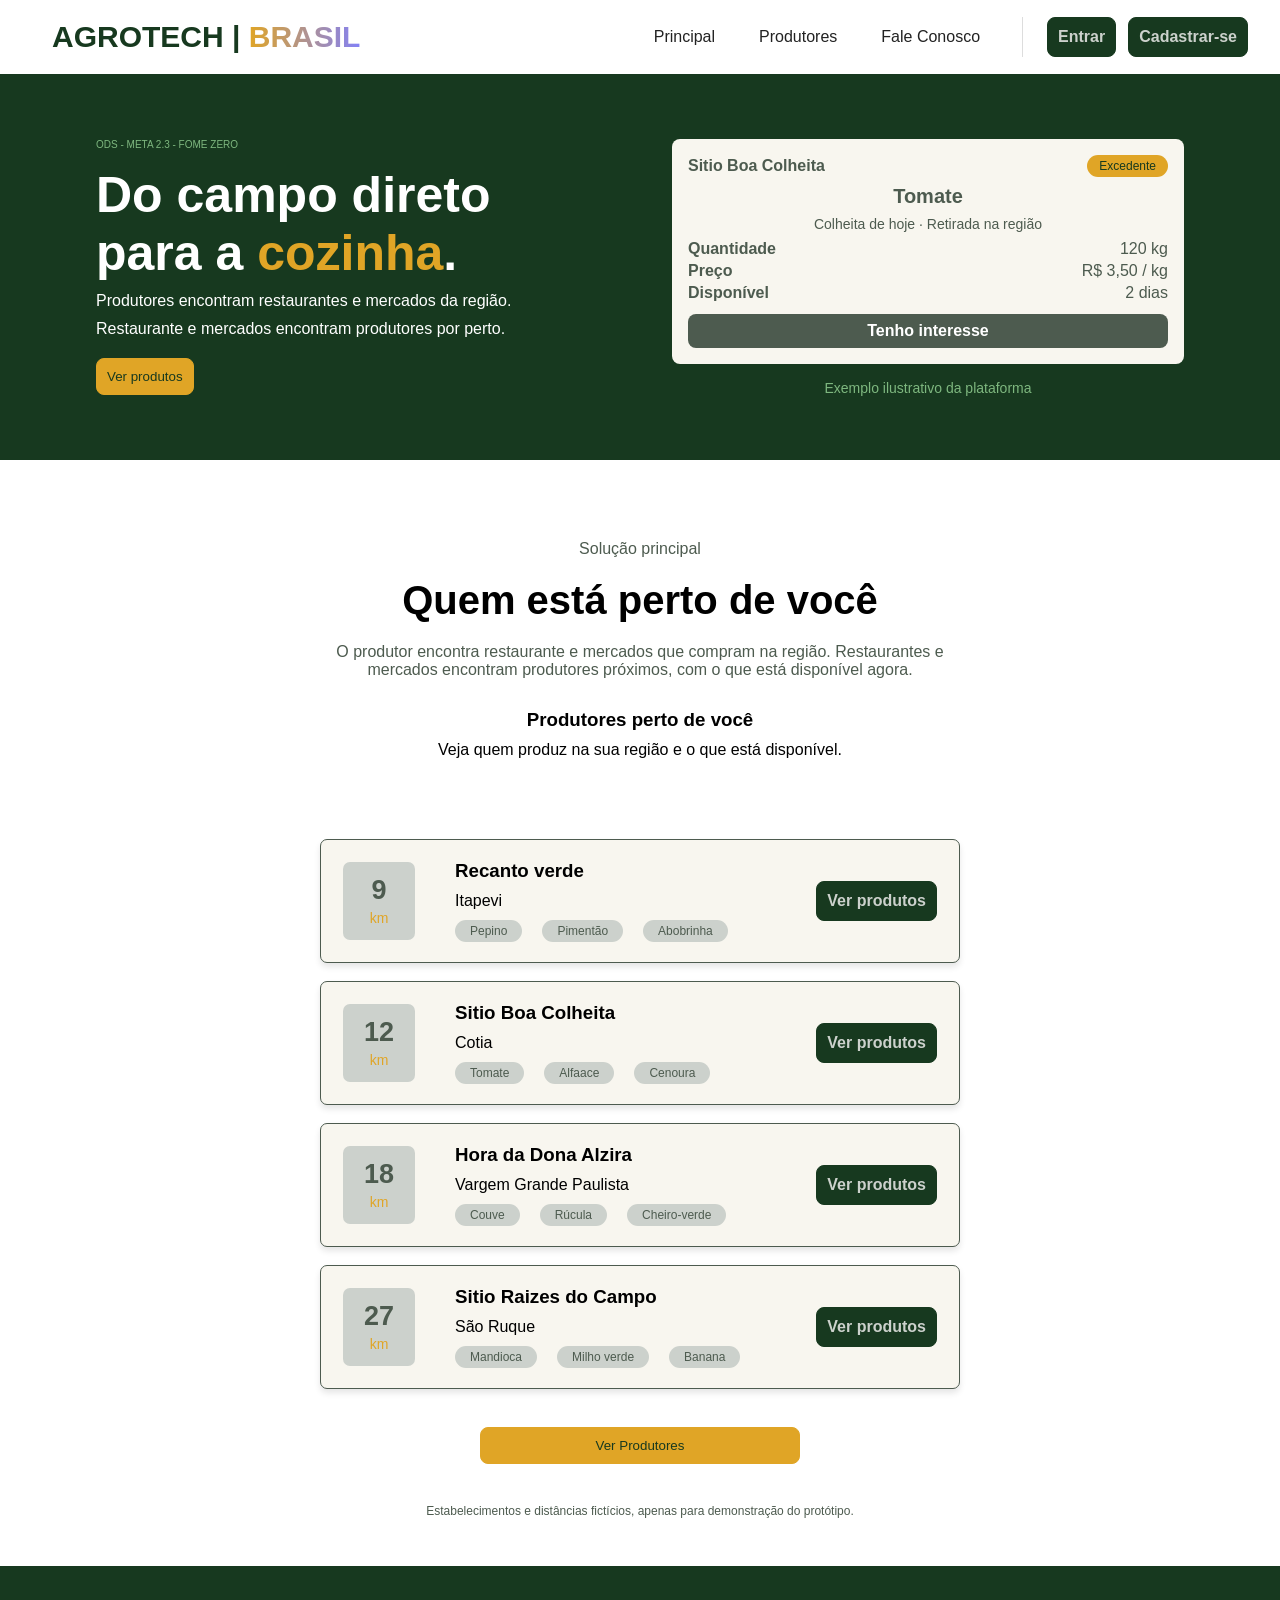
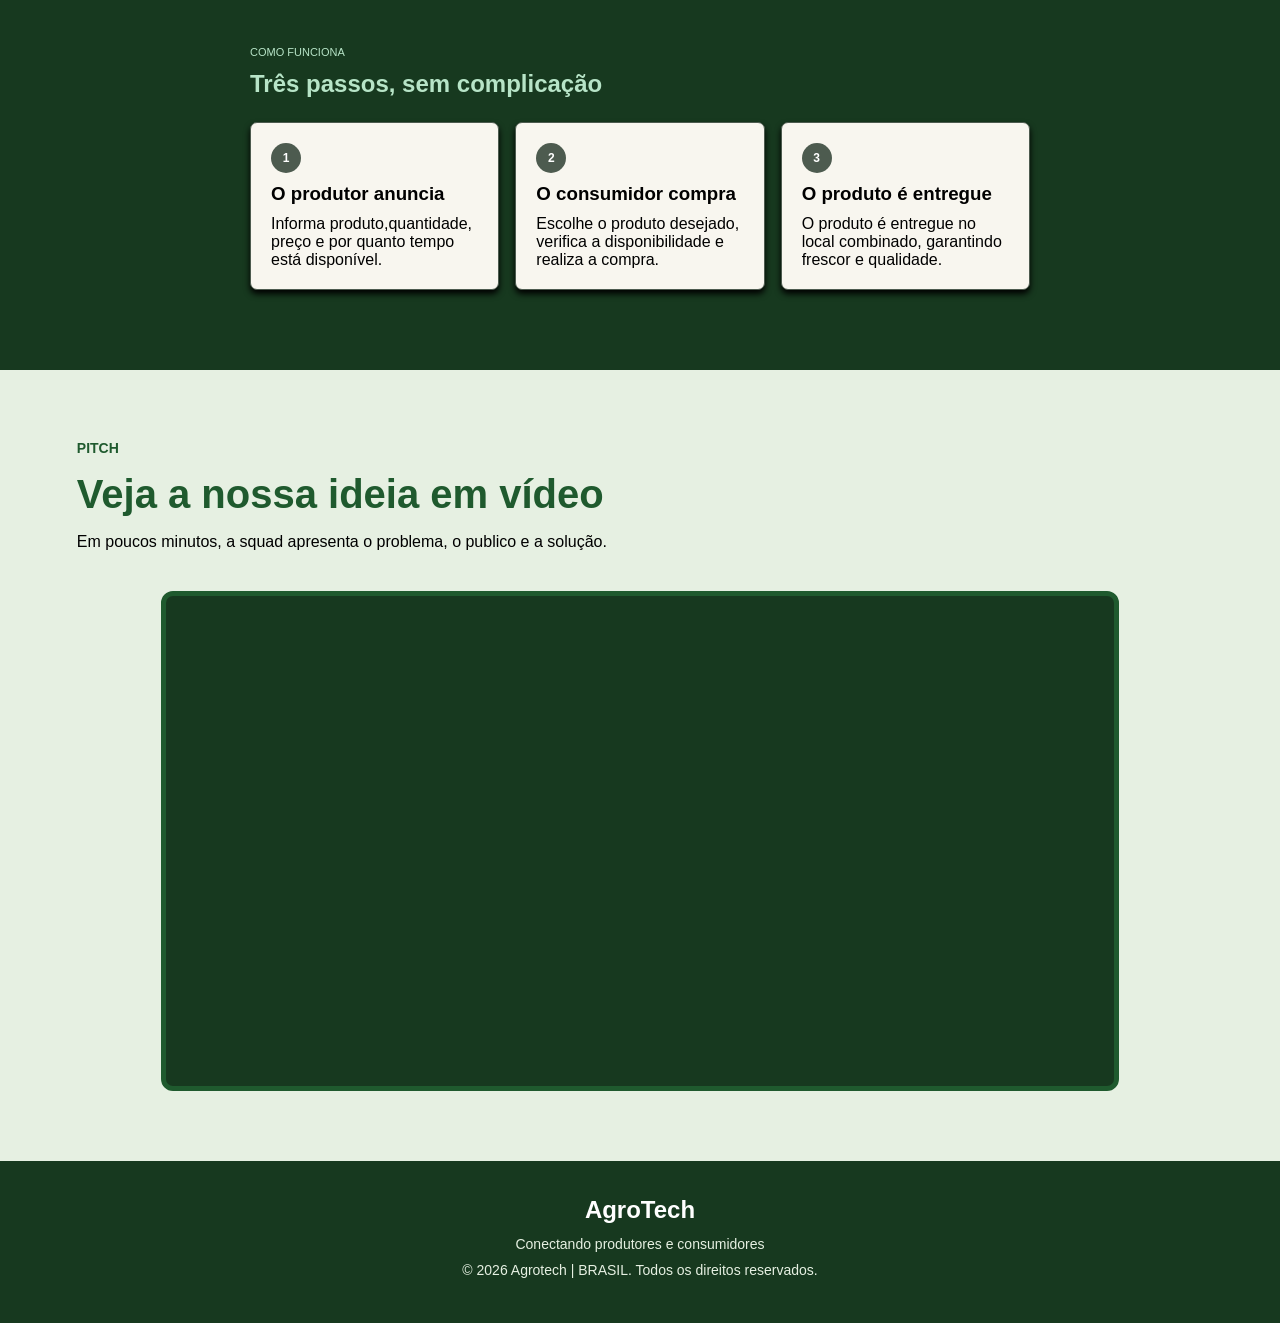
==== templates/index.html @ 24b34730 "Merge branch 'main' of https://github.com/DevDaviFreitas/Agrotech-sprint3" ====
<!DOCTYPE html>
<html lang="pt-br">

<head>
    <meta charset="UTF-8">
    <meta name="viewport" content="width=device-width, initial-scale=1.0">
    <title>Agrotech | BRASIL</title>

    <link rel="stylesheet" href="../css/principal.css">

</head>

<body>
    <header class="header">
        <h1 class="logo">AGROTECH | <span class="brasil">BRASIL</span></h1>
        <nav class="nav">
            <ul class="menu">
                <li><a href="index.html" class="ativo">Principal</a></li>
                <li><a href="produtos.html">Produtores</a></li>
                <li><a href="fale-conosco.html">Fale Conosco</a></li>
            </ul>

            <div class="acoes">
                <a href="login.html" class="btn btn-contorno">Entrar</a>
                <a href="cadastro.html" class="btn btn-preenchimento">Cadastrar-se</a>
            </div>
        </nav>
    </header>

    <main class="container">

        <div>
            <p class="ods">ODS - META 2.3 - FOME ZERO </p>
            <h2 class="titulo">Do campo direto <br>para a <span>cozinha</span>.</h2>
            <p class="exemplo">Produtores encontram restaurantes e mercados da região.</p>
            <p class="exemplo">Restaurante e mercados encontram produtores por perto.</p>
            <button class="btn-produtos">Ver produtos</button>
        </div>

        <section class="card-container">
            <article class="card-produto">
                <div class="card-topo">
                    <span class="produtor">Sitio Boa Colheita</span>
                    <span class="selo">Excedente</span>
                </div>

                <h3 class="produto-nome">Tomate</h3>
                <p class="produto-descricao">Colheita de hoje · Retirada na região</p>

                <dl class="produto-info">
                    <div class="info-linha">
                        <dt>Quantidade</dt>
                        <dd>120 kg</dd>
                    </div>
                    <div class="info-linha">
                        <dt>Preço</dt>
                        <dd>R$ 3,50 / kg</dd>
                    </div>
                    <div class="info-linha">
                        <dt>Disponível</dt> <!-- Sempre vem antes do <dd> Fica a dica -->
                        <dd>2 dias</dd>
                    </div>
                </dl>

                <p class="btn-interesse">Tenho interesse</p>
            </article>

            <p class="legenda">Exemplo ilustrativo da plataforma</p>
        </section>
    </main>

    <main class="container2">
        <div class="solucao-principal-container">
            <p class="solucao-principal">Solução principal</p>
            <h2 class="solucao-principal-titulo">Quem está perto de você</h2>
            <p class="solucao-principal-descricao">O produtor encontra restaurante e mercados que compram na região.
                Restaurantes e <br>mercados encontram produtores próximos, com o que está disponível agora.</p>
            <h3 class="produtores-perto">Produtores perto de você</h3>
            <p class="produtores-perto-descricao">Veja quem produz na sua região e o que está disponível.</p>
        </div>
    </main>

    <main class="container3">
        <div class="list">
            <div class="card">
                <div class="distancia">
                    <strong>9</strong>
                    <span>km</span>
                </div>
                <div class="info">
                    <h3>Recanto verde</h3>
                    <p class="cidade">Itapevi</p>
                    <div class="tags">
                        <span class="tag">Pepino</span>
                        <span class="tag">Pimentão</span>
                        <span class="tag">Abobrinha</span>
                    </div>
                </div>
                <button class="btn">Ver produtos</button>
            </div>

            <div class="card">
                <div class="distancia">
                    <strong>12</strong>
                    <span>km</span>
                </div>
                <div class="info">
                    <h3>Sitio Boa Colheita</h3>
                    <p class="cidade">Cotia</p>
                    <div class="tags">
                        <span class="tag">Tomate</span>
                        <span class="tag">Alfaace</span>
                        <span class="tag">Cenoura</span>
                    </div>
                </div>
                <button class="btn">Ver produtos</button>
            </div>

            <div class="card">
                <div class="distancia">
                    <strong>18</strong>
                    <span>km</span>
                </div>
                <div class="info">
                    <h3>Hora da Dona Alzira</h3>
                    <p class="cidade">Vargem Grande Paulista</p>
                    <div class="tags">
                        <span class="tag">Couve</span>
                        <span class="tag">Rúcula</span>
                        <span class="tag">Cheiro-verde</span>
                    </div>
                </div>
                <button class="btn">Ver produtos</button>
            </div>

            <div class="card">
                <div class="distancia">
                    <strong>27</strong>
                    <span>km</span>
                </div>
                <div class="info">
                    <h3>Sitio Raizes do Campo</h3>
                    <p class="cidade">São Ruque</p>
                    <div class="tags">
                        <span class="tag">Mandioca</span>
                        <span class="tag">Milho verde</span>
                        <span class="tag">Banana</span>
                    </div>
                </div>
                <button class="btn">Ver produtos</button>
            </div>
            <button class="btn-produtores">Ver Produtores</button>
        </div>
    </main>
    <p class="aviso">Estabelecimentos e distâncias fictícios, apenas para demonstração do protótipo.</p>

    <section class="tres-passos">
        <article class="passo">
            <p class="passo-titulo">COMO FUNCIONA</p>
            <h2 class="titulo-passos">Três passos, sem complicação</h2>

                <div class="passos-container">
                    <div class="card-passos">
                        <strong>1</strong>
                        <h3>O produtor anuncia</h3>
                        <p>Informa produto,quantidade, preço e por quanto tempo está disponível.</p>
                    </div>

                    <div class="card-passos">
                        <strong>2</strong>
                        <h3>O consumidor compra</h3>
                        <p>Escolhe o produto desejado, verifica a disponibilidade e realiza a compra.</p>
                    </div>
                    <div class="card-passos">
                        <strong>3</strong>
                        <h3>O produto é entregue</h3>
                        <p>O produto é entregue no local combinado, garantindo frescor e qualidade.</p>
                    </div>
                </div>
        </article>
    </section>

    <section class="pitch">
        <p class="pitch-label">PITCH</p>
        <h2>Veja a nossa ideia em vídeo</h2>
        <p class="pitch-descriçao">
            Em poucos minutos, a squad apresenta o problema, o publico e a solução.
        </p>

            <div class="pitch-video">
                <iframe
                    src="https://www.youtube.com/embed/PnOjweN966g"
                    title="Pitch AgroTech"
                    allowfullscreen>
                </iframe>
            </div>
        
    </section>

    <footer>
        <h3>AgroTech</h3>

        <p>Conectando produtores e consumidores</p>
        
        <p>&copy; 2026 Agrotech | BRASIL. Todos os direitos reservados.</p>
    </footer>
</body>

</html>
---- css/principal.css ----
:root {

    --Verde-principal: #17391F;
    --Verde-secundario:#1F5A2E;
    --Verde-suave: #4D5B4F;
    --Cor-ERRO: #B3261E;
    --cor-box:#F8F6EF;
    --branco:#fff;
    --Amarelo-destaque: #E0A526;
    --Cor-fundo: #ccd1cc;
    --cor-passos: #495f40;
    --cor-passos-texto: #b7e4c7;

}

* {
    margin: 0;
    padding: 0;
    box-sizing: border-box;
}


body {
    font-family: 'Inter', sans-serif;
    margin: 0;
}

header {
    display: flex;
    align-items: center;
    justify-content: space-between;
    padding: 12px 32px;
    border-bottom: 1px solid var(--Verde-principal); /* linha verde embaixo */
}

.logo {
    margin-left: 20px;
    padding: 8px 0;
    font-size: 30px;
    font-weight: 700;
    color: var(--Verde-principal);
}

.brasil {
    background: linear-gradient(to right, var(--Amarelo-destaque), rgba(7, 4, 238, 0.5));
    -webkit-background-clip: text;
    -webkit-text-fill-color: transparent;
    background-clip: text;
}

nav {
    display: flex;
    align-items: center;
    gap: 16px;
}

/* Menu */
.menu {
    display: flex;
    align-items: center;
    gap: 8px;
    list-style: none;
    margin: 0;
    padding: 0;
}

.menu a {
    display: block;
    padding: 8px 18px;
    border-radius: 8px;
    color: #222;
    text-decoration: none;
    font-size: 16px;
}

.menu a:hover {
    background: var(--Verde-suave);
    color: var(--branco);
}

/* Área dos botões com divisor vertical */
.acoes {
    display: flex;
    align-items: center;
    gap: 12px;
    padding-left: 24px;
    margin-left: 8px;
    border-left: 1px solid #ddd; /* divisor */
}

/* Botões */
.btn {
    padding: 8px 22px;
    border-radius: 8px;
    font-size: 16px;
    font-weight: 600;
    text-decoration: none;
    transition: 0.2s;
}

.btn-produtores {
    display: block;
    text-align: center;
    margin-left: auto;
    margin-right: auto;
    margin-top: 20px;
    padding: 10px;
    width: 50%;
    border: 1px solid var(--Amarelo-destaque);
    border-radius: 8px;
    color: var(--Verde-principal);
    background: var(--Amarelo-destaque);
}

.btn-produtores:hover {
    background: var(--Verde-principal);
    color: var(--Amarelo-destaque);
}


.btn-contorno {
    border: 1px solid var(--Verde-principal);
    color: var(--Verde-suave);
    background: #fff;
}

.btn-contorno:hover {
    background: var(--Verde-suave);
    color: #fff;
}

.btn-preenchimento {
    border: 1px solid var(--Verde-principal);
    color: var(--branco);
    background: var(--Verde-suave);
}

.btn-preenchimento:hover {
    background: var(--Verde-principal);
}

.container {
    display: grid;
    grid-template-columns: 1fr 1fr;
    align-items: start;
    gap: 64px;
    background: var(--Verde-principal);
    padding: 64px 96px;
}

.btn-produtos {
    margin-top: 20px;
    padding: 10px;
    border: 1px solid var(--Amarelo-destaque);
    border-radius: 8px;
    color: var(--Verde-principal);
    background: var(--Amarelo-destaque);
}

.btn-produtos:hover {
    background: var(--Verde-principal);
    color: var(--Amarelo-destaque);
}


.ods {
    font-size: 10px;
    margin-bottom: 16px;
    color: #7eb77f;
}

.titulo {
    font-size: 50px;
    color: var(--branco);
}

span {
    color: var(--Amarelo-destaque);
}

.exemplo {
    font-size: 16px;
    color: var(--branco);
    margin-top: 10px;
    
}

.card-container {
   text-align: center;
}

.card-produto {
    display:grid;
    grid-template-columns: 1fr;
    align-items: start;
    background: var(--cor-box);
    border-radius: 8px;
    padding: 16px;
}

.produtor {
    font-weight: 600;
    font-size: 16px;
    color: var(--Verde-suave);
}

.selo {
    font-size: 12px;
    padding: 4px 12px;
    border-radius: 30px;
    background-color: #E0A526;
    color: var(--Verde-principal)
}
    
.card-topo {
    display: flex;
    justify-content: space-between;
    align-items: center;
    margin-bottom: 8px;
}

.produto-nome {
    font-size: 20px;
    font-weight: 600;
    margin-bottom: 8px;
    color: var(--Verde-suave);
}

.produto-descricao {
    font-size: 14px;
    color: var(--Verde-suave);
    margin-bottom: 8px;
    color: var(--Verde-suave);
}

.produto-info {
    margin-bottom: 8px;
    color: var(--Verde-suave);
}

.info-linha {
    display: flex;
    justify-content: space-between;
    margin-bottom: 4px;
    color: var(--Verde-suave);
}

.info-linha dt {
    font-weight: 600;
}

.info-linha dd {
    text-align: right;
}

.btn-interesse {
    padding: 8px 22px;
    border-radius: 8px;
    font-size: 16px;
    font-weight: 600;
    background: var(--Verde-suave);
    text-decoration: none;
    color: var(--branco);
    text-align: center;
}

.legenda {
    font-size: 14px;
    color: #7eb77f;
    margin-top: 16px;
}

@media (max-width: 800px) {
    .hero {
        grid-template-columns: 1fr;
        padding: 40px 24px;
    }

    .hero h2 {
        font-size: 40px;
    }
}

h1,h2,h3,h4 {
    font-family: 'Poppins', sans-serif;
}

/* Quem esta perto de voce */


.container2 {
    display: flex;
    justify-content: center;
    align-items: center;
    margin-top: 5rem;
}

.solucao-principal-container {
    text-align: center;
}

.solucao-principal {
    margin-bottom: 20px;
    color: var(--Verde-suave);
}

.solucao-principal-titulo {
    margin-bottom: 20px;
    font-size: 40px;
}

.solucao-principal-descricao {
    font-size: 16px;
    color: var(--Verde-suave);
}

.produtores-perto {
    margin-top: 30px;
}

.produtores-perto-descricao {
    margin-top: 10px;
}

.container3 {
    display: flex;
    width: 100%;
    justify-content: center;
    align-items: center;
    margin-top: 5rem;
}

.list {
    display: flex;
    flex-direction: column;
    width: 50%;
    gap: 18px;
    max-width: 860px;
}

.card {
    display: flex;
    align-items: center;
    gap: 40px;
    padding: 20px 22px;
    background: var(--cor-box);
    border: 1px solid var(--Verde-suave);
    border-radius: 7px;
    box-shadow: 0 4px 6px rgba(0, 0, 0, 0.1);
}

.distancia {
    flex: 0 0 72px;
    height: 78px;
    display: flex;
    flex-direction: column;
    justify-content: center;
    align-items: center;
    background: var(--Cor-fundo);
    border-radius: 7px;
    color: var(--Verde-suave);
}

.distancia strong {
    font-family: "Poppins", sans-serif;
    font-size: 27px;
    line-height: 1;
}

.distancia span {
    margin-top: 6px;
    font-size: 14px;
}

.info h3 {
    margin-bottom: 10px;
}

.tags {
    display: flex;
    flex-wrap: wrap;
    gap: 20px;
}

.tag {
    margin-top: 10px;
    background: var(--Cor-fundo);
    color: var(--Verde-suave);
    font-size: 12px;
    padding: 4px 15px;
    border-radius: 20px;
}

.btn {
    margin-left: auto;
    padding: 10px;
    border: 1px solid var(--Verde-principal);
    color: var(--Cor-fundo);
    background: var(--Verde-principal);
}

.btn:hover {
    background: var(--Cor-fundo);
    color: var(--Verde-principal);
}

/* Tres passos */

.tres-passos {
    display: flex;
    justify-content: center;
    padding: 5rem;
    margin-top: 3rem;
    background: var(--Verde-principal);
}

.passo {
    width: 100%;
    max-width: 780px;
    margin: 0 20px;
}

.passo-titulo {
    margin-bottom: 12px;
    font-family: "Poppins", sans-serif;
    font-size: 11px;
    color: #b7e4c7;
}

.titulo-passos {
    margin-bottom: 24px;
    color: #b7e4c7;
    font-family: "Poppins", sans-serif;
}    


.passos-container {
    display: grid;
    grid-template-columns: repeat(3, 1fr);
    gap: 16px;
}

.card-passos {
    display: flex;
    flex-direction: column;
    gap: 10px;
    padding: 20px;
    background: var(--cor-box);
    border: 1px solid var(--Verde-suave);
    border-radius: 7px;
    box-shadow: 0 4px 6px rgba(0, 0, 0, 1);
}

.card-passos strong {
    display: flex;
    align-items: center;
    justify-content: center;
    width: 30px;
    height: 30px;
    font-family: "Poppins", sans-serif;
    font-size: 12px;
    background: var(--Verde-suave);
    color: var(--branco);
    border-radius: 50%;
}


/* Footer */


.aviso {
    text-align: center;
    margin-top: 40px;
    color: var(--Verde-suave);
    font-size: 12px;
}

footer {
    text-align: center;
    margin-top: 0;
    padding: 35px 20px;
    background-color: #17391F;
    color: #FFFFFF;
}

footer h3 {
    font-size: 24px;
    margin-bottom: 12px;
    color: #FFFFFF;
}

footer p {
    font-size: 14px;
    margin-bottom: 10px;
    color: #E6F0E2;
}

/* Seção Video */

.pitch {
    background-color:#E6F0E2;
    padding: 70px 6%;;
}

.pitch-label {
    font-size: 14px;
    font-weight: 700;
    color: #1F5A2E;
    margin-bottom: 16px;
}

.pitch h2 {
    font-size: 40px;
    font-weight: 700;
    color: #1F5A2E;
    margin-bottom: 16px;
}

.pitch-descricao {
    font-size: 18px;
    color: #526052;
    margin-bottom: 28px;
}

.pitch-video {
    width: 85%;
    height: 500px;
    background-color: #17391F;
    border: 5px solid #1F5A2E;
    border-radius: 12px;
    margin: 40px auto 0;
    overflow: hidden;
}

.pitch-video iframe {
    width: 100%;
    height: 100%;
    border: none;
    border-radius: 8px;
    display: block;
}
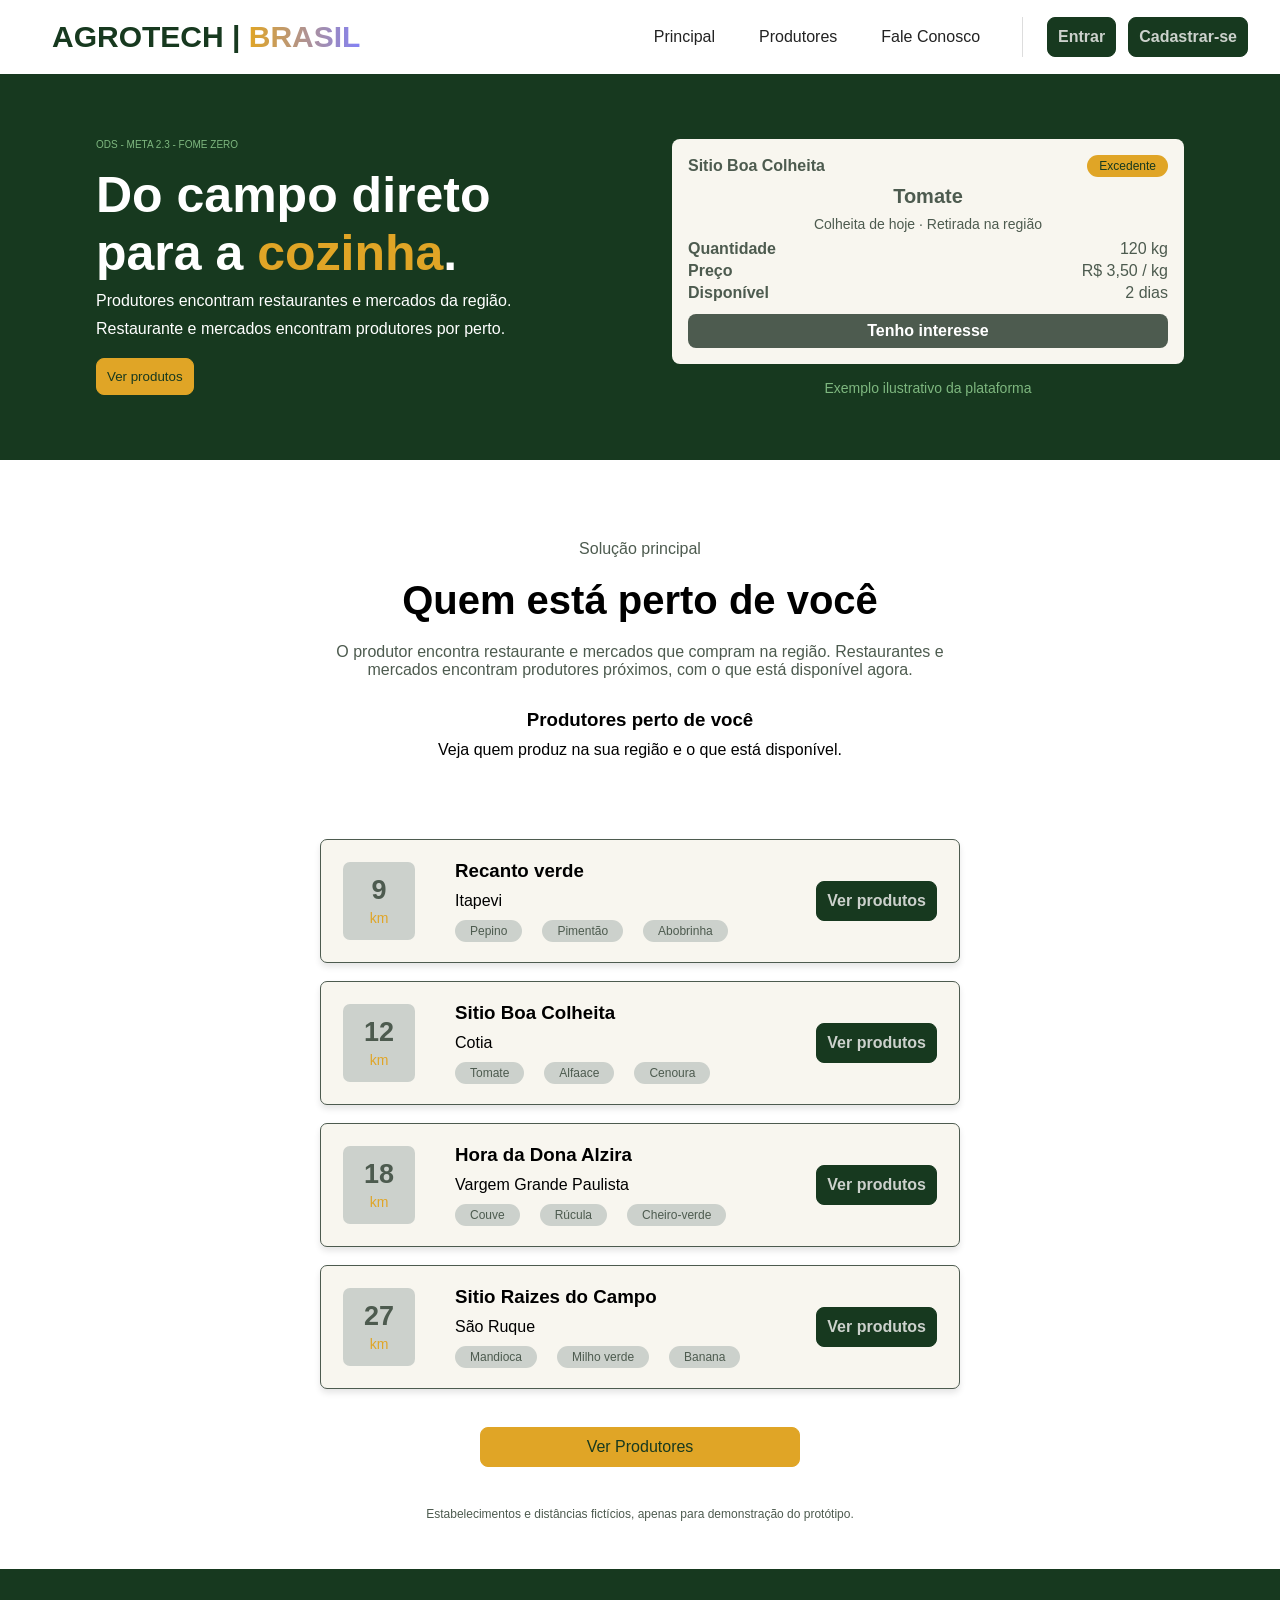
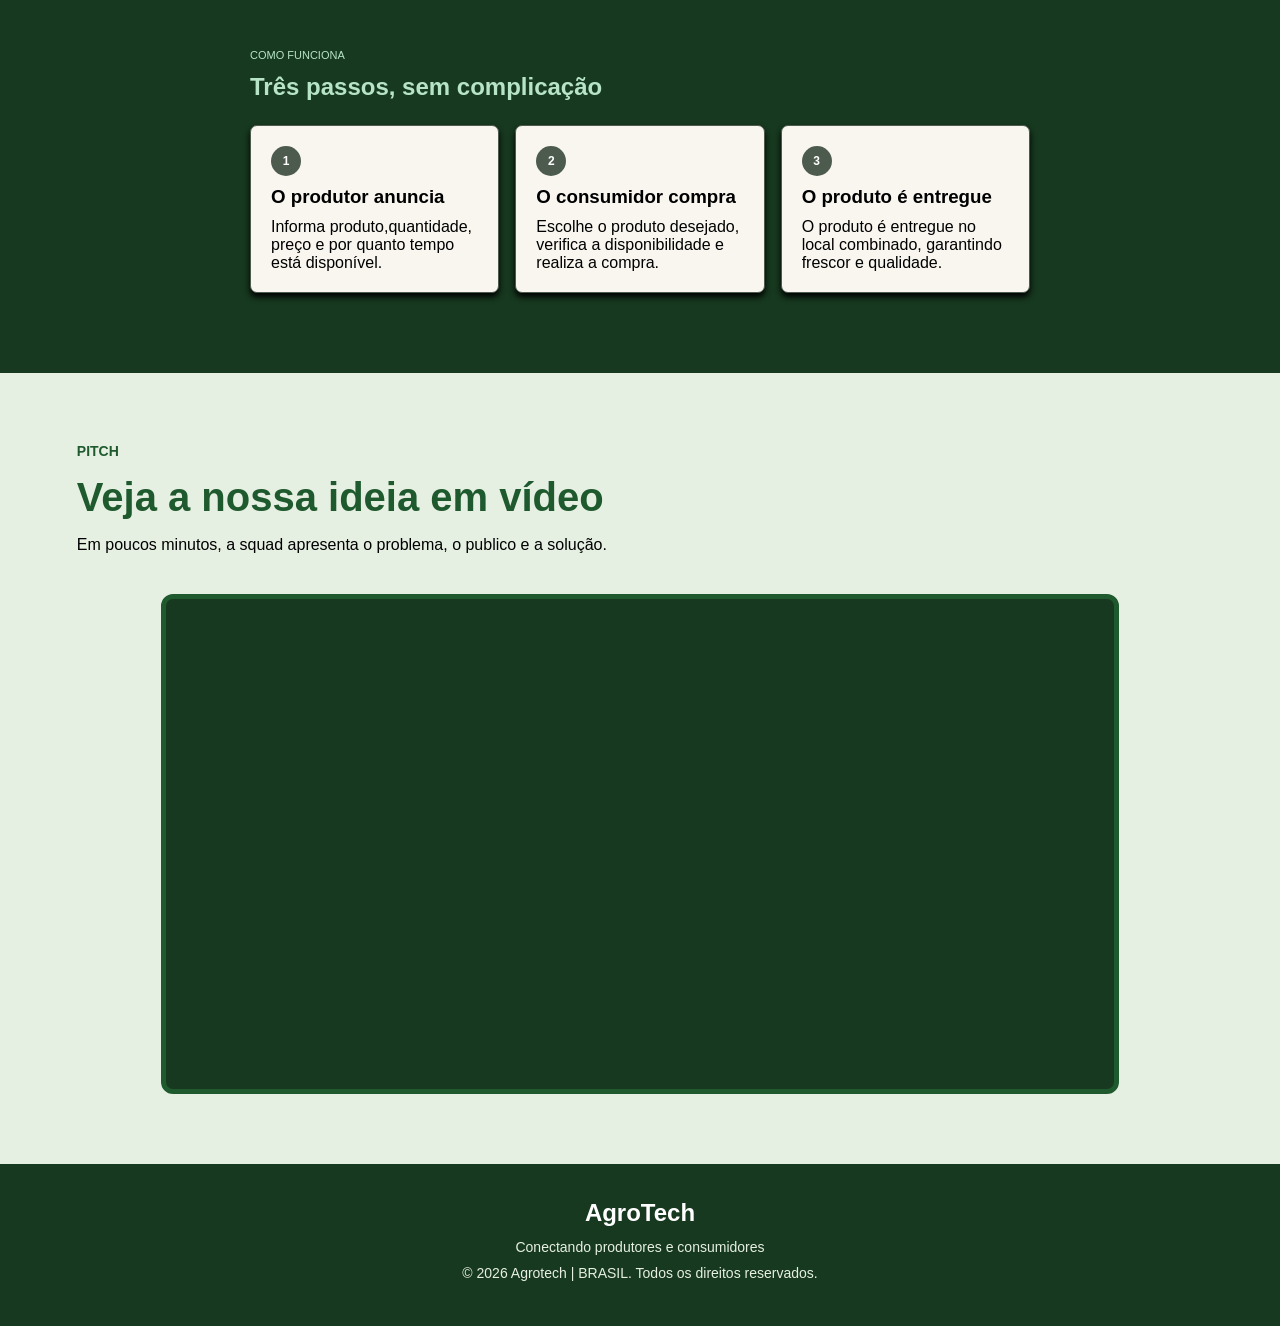
==== commit e67f1cd5: "atualizado" ====
--- a/templates/index.html
+++ b/templates/index.html
@@ -149,7 +149,7 @@
                 </div>
                 <button class="btn">Ver produtos</button>
             </div>
-            <button class="btn-produtores">Ver Produtores</button>
+            <a href="produtores.html" class="btn-a">Ver Produtores</a>
         </div>
     </main>
     <p class="aviso">Estabelecimentos e distâncias fictícios, apenas para demonstração do protótipo.</p>
--- a/css/principal.css
+++ b/css/principal.css
@@ -98,11 +98,11 @@
     transition: 0.2s;
 }
 
-.btn-produtores {
-    display: block;
+.btn-a {
+    display: flex;
     text-align: center;
-    margin-left: auto;
-    margin-right: auto;
+    justify-content: center;
+    margin-left: 25%;
     margin-top: 20px;
     padding: 10px;
     width: 50%;
@@ -110,7 +110,14 @@
     border-radius: 8px;
     color: var(--Verde-principal);
     background: var(--Amarelo-destaque);
-}
+    text-decoration: none;
+}
+
+.btn-a:hover {
+    background: var(--Verde-principal);
+    color: var(--Amarelo-destaque);
+}
+
 
 .btn-produtores:hover {
     background: var(--Verde-principal);
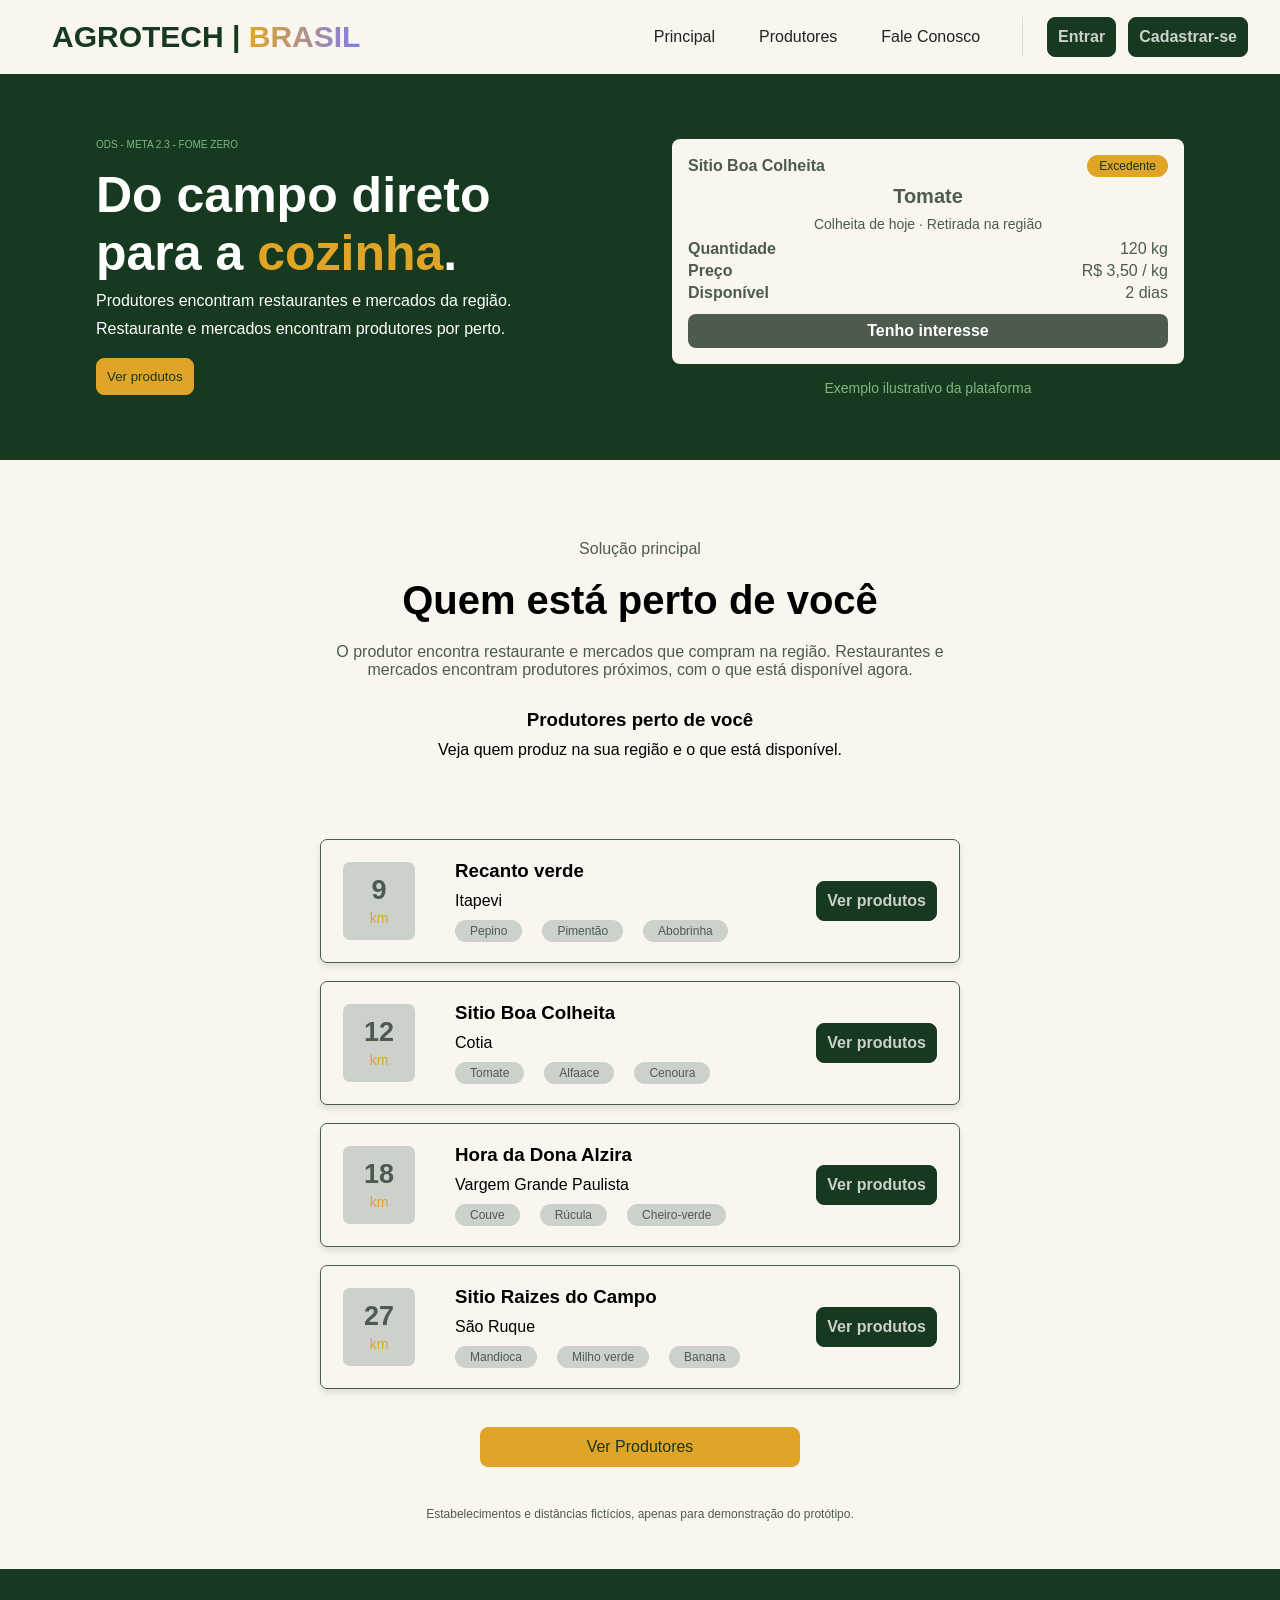
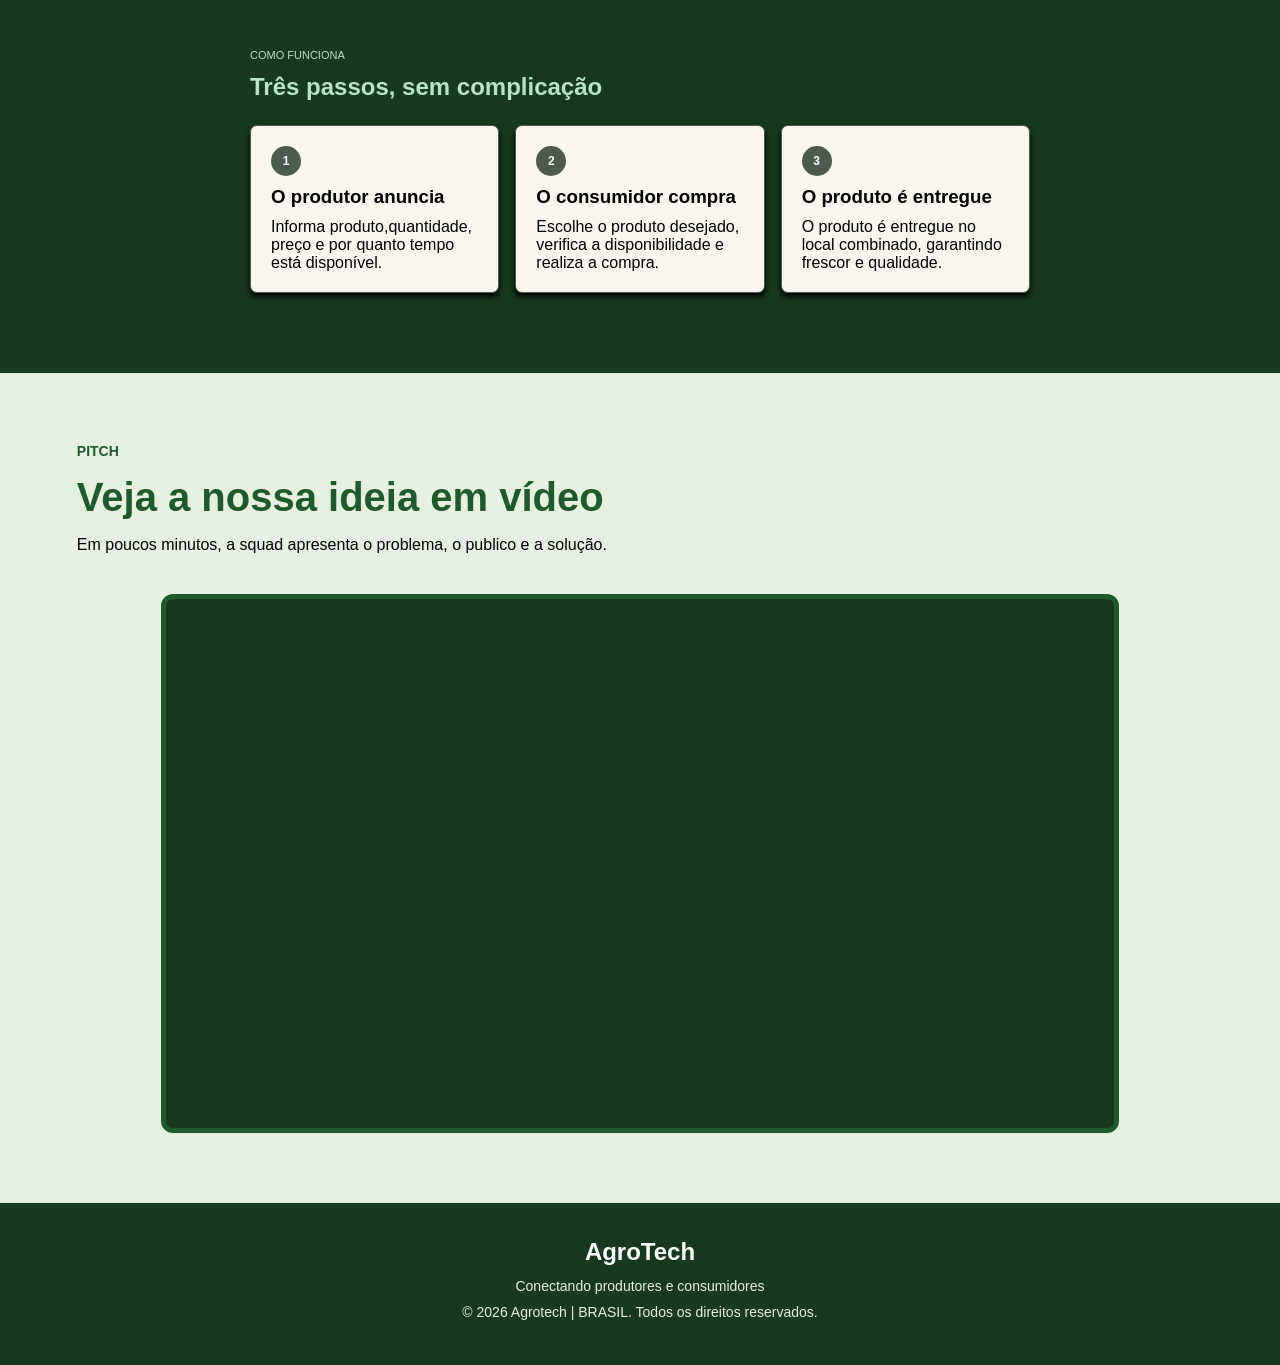
==== commit 7113f62f: "mudar nome da aba produto para produtores" ====
--- a/templates/index.html
+++ b/templates/index.html
@@ -16,7 +16,7 @@
         <nav class="nav">
             <ul class="menu">
                 <li><a href="index.html" class="ativo">Principal</a></li>
-                <li><a href="produtos.html">Produtores</a></li>
+                <li><a href="produtores.html">Produtores</a></li>
                 <li><a href="fale-conosco.html">Fale Conosco</a></li>
             </ul>
 
--- a/css/principal.css
+++ b/css/principal.css
@@ -23,6 +23,7 @@
 body {
     font-family: 'Inter', sans-serif;
     margin: 0;
+    background-color: #F8F6EF;
 }
 
 header {
@@ -531,7 +532,8 @@
 
 .pitch-video {
     width: 85%;
-    height: 500px;
+    aspect-ratio: 16 / 9;
+    height: auto;
     background-color: #17391F;
     border: 5px solid #1F5A2E;
     border-radius: 12px;
@@ -545,4 +547,78 @@
     border: none;
     border-radius: 8px;
     display: block;
+}
+
+/* Tblet */
+
+@media (max-width: 1024px) {
+    .container {
+        padding: 48px 40px;
+        gap: 40px;
+    }
+}
+
+/* Celular */
+
+@media (max-width: 768px) {
+
+    header {
+        flex-direction: column;
+        gap: 12px;
+        padding: 12px 16px;
+    }
+
+    .logo { margin-left: 0; }
+
+    nav {
+        flex-direction: column;
+        gap: 12px;
+    }
+
+    .menu {
+        flex-wrap: wrap;
+        justify-content: center;
+    }
+
+    .acoes {
+        border-left: none;
+        padding-left: 0;
+        margin-left: 0;
+    }
+
+    .container {
+        grid-template-columns: 1fr;
+        padding: 40px 20px;
+        gap: 32px;
+    }
+
+    .btn-a {
+        margin-left: 0;
+        width: 100%;
+    }
+
+    /* Quem esta perto de voce */
+
+    .container3 { padding: 0px 16px; }
+    .list { width: 100%; }
+    .card {
+        flex-direction: column;
+        align-items: flex-start;
+        gap: 16px;
+    }
+
+    .distancia { width: 16%; }
+
+    .btn { margin-left: 0; }
+
+    /* Tres passos */
+
+    .tres-passos { padding: 3rem 1rem; }
+    .passos { margin: 0; }
+    .passos-container { grid-template-columns: 1fr; }
+
+    /* Video */
+
+    .pitch { padding: 48px 5%;}
+    .pitch-video { width: 100%; }   
 }
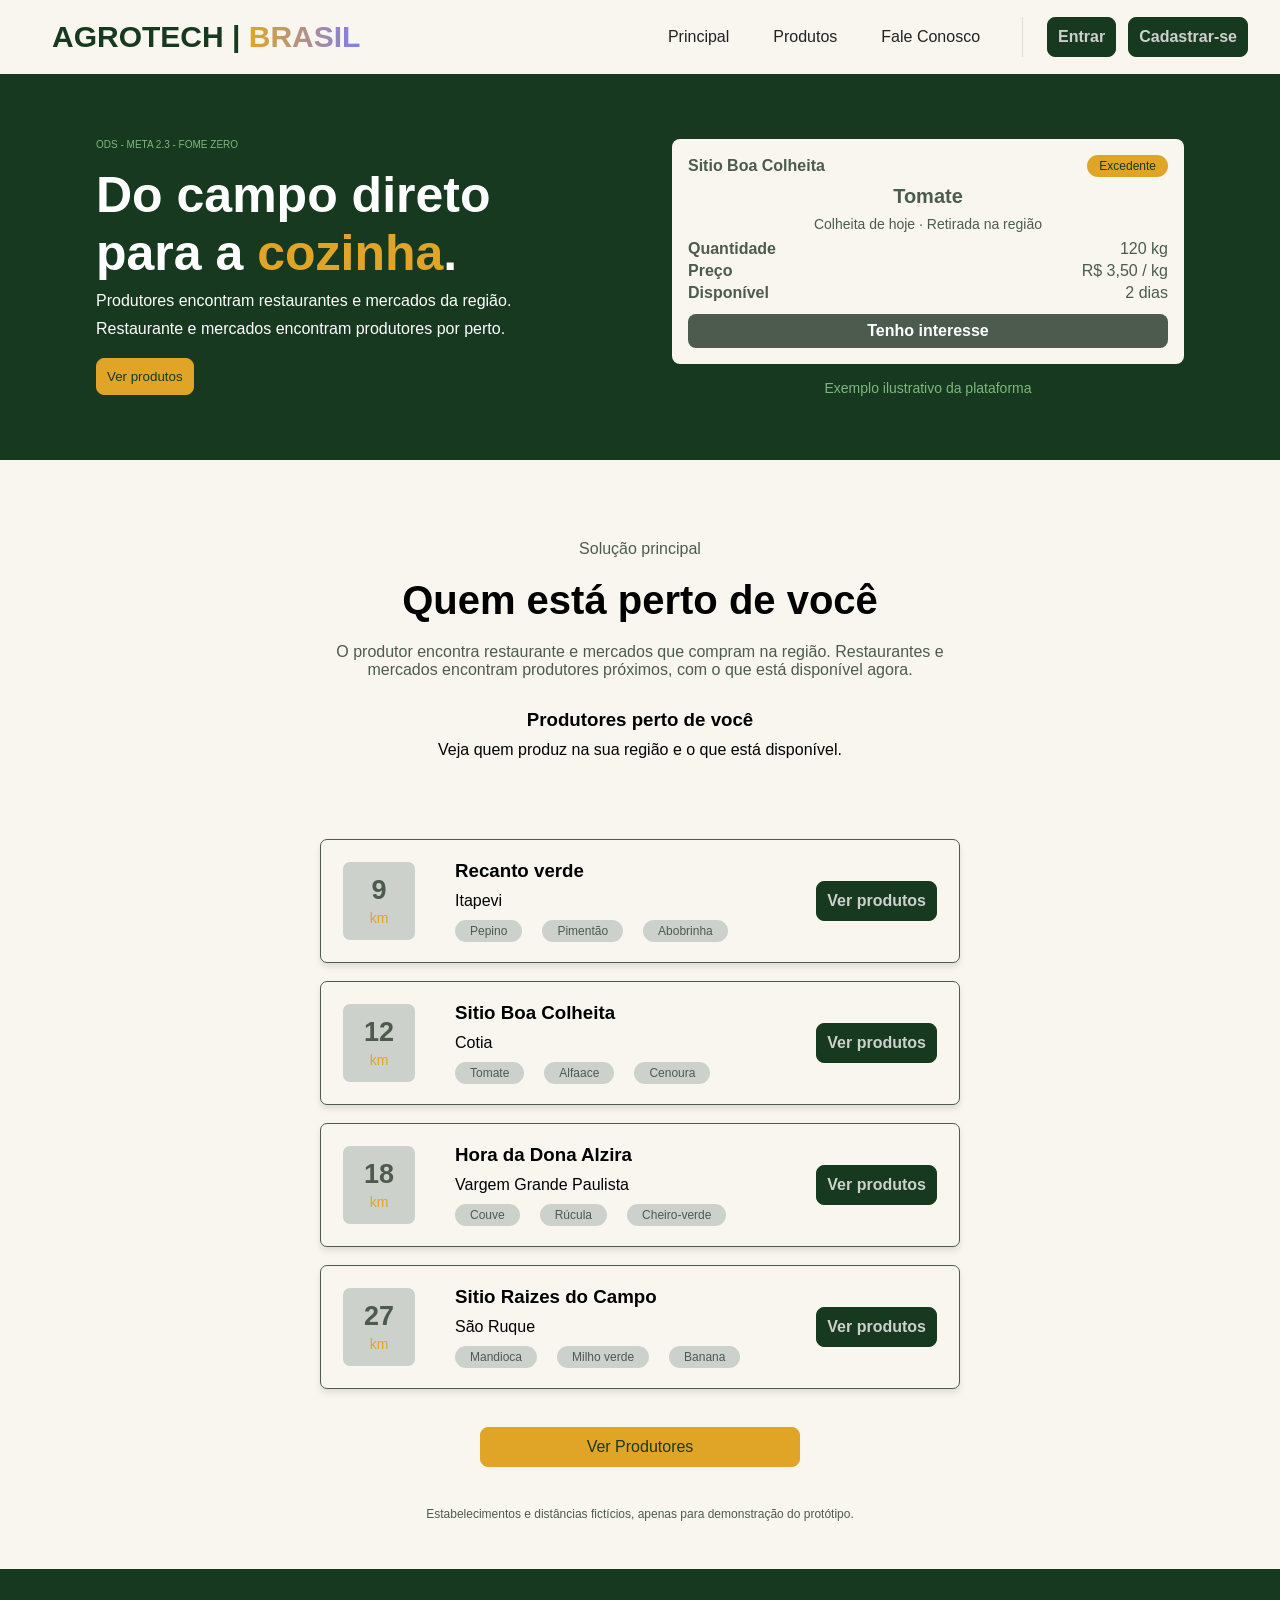
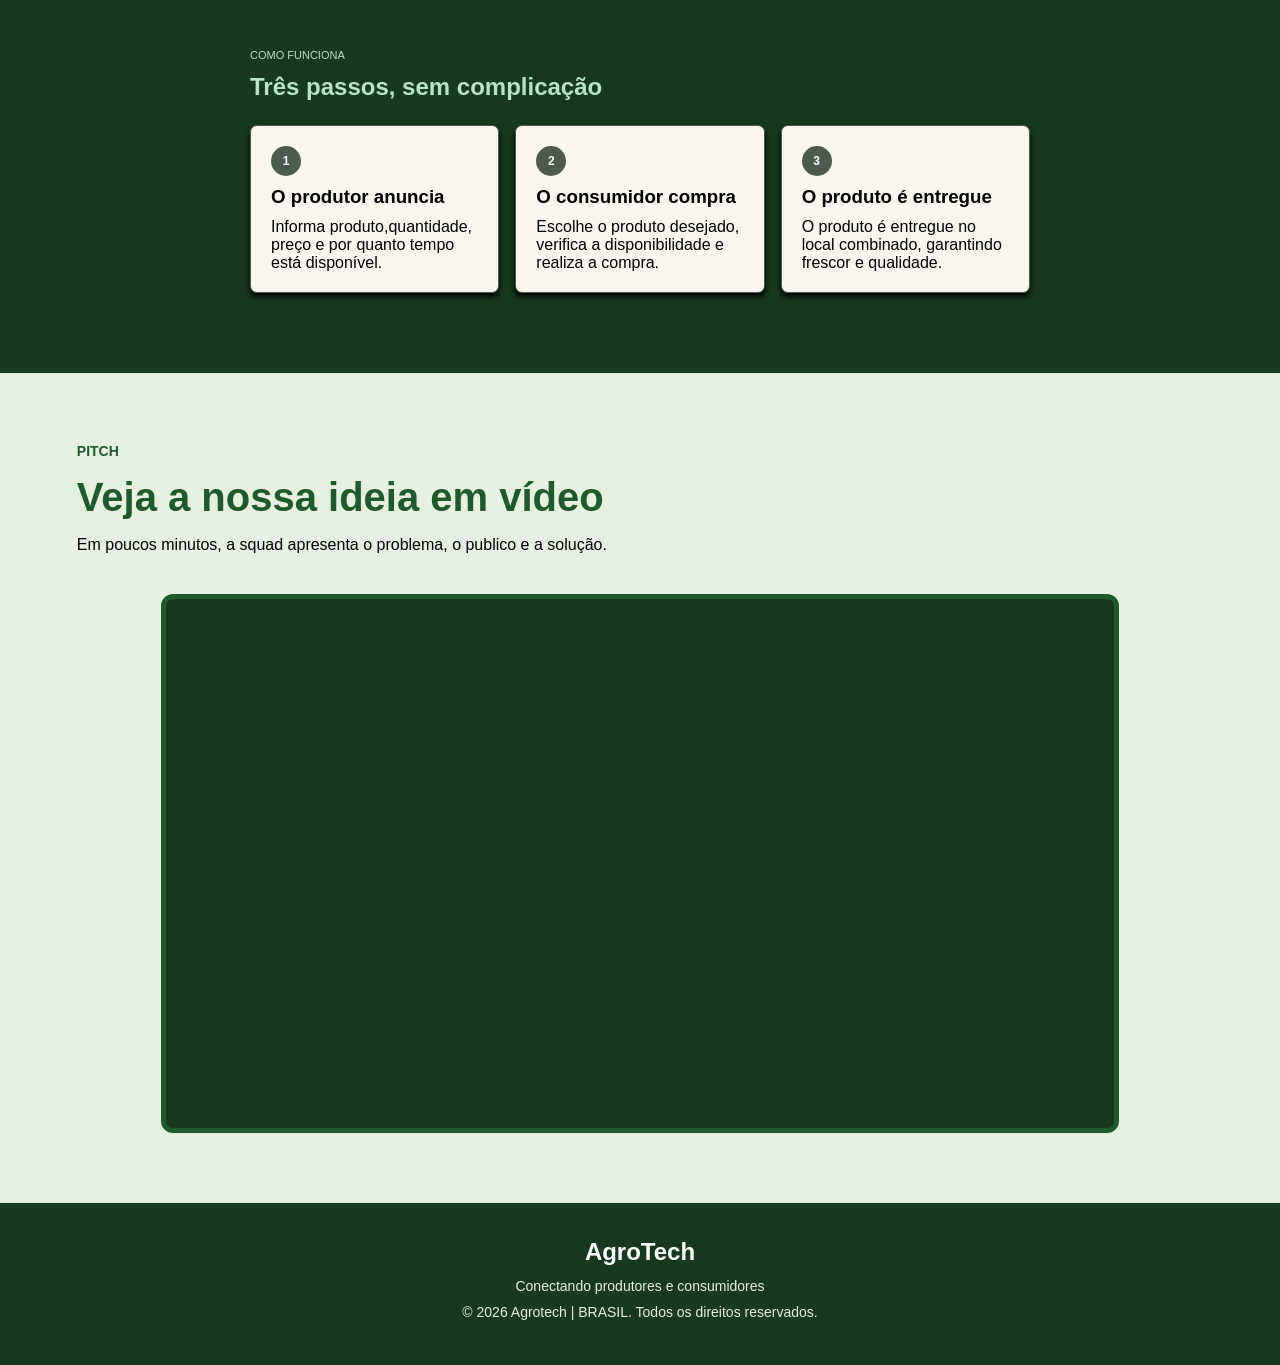
==== commit d57ad1eb: "alterar nome de aba para "produtos"" ====
--- a/templates/index.html
+++ b/templates/index.html
@@ -16,7 +16,7 @@
         <nav class="nav">
             <ul class="menu">
                 <li><a href="index.html" class="ativo">Principal</a></li>
-                <li><a href="produtores.html">Produtores</a></li>
+                <li><a href="produtos.html">Produtos</a></li>
                 <li><a href="fale-conosco.html">Fale Conosco</a></li>
             </ul>
 
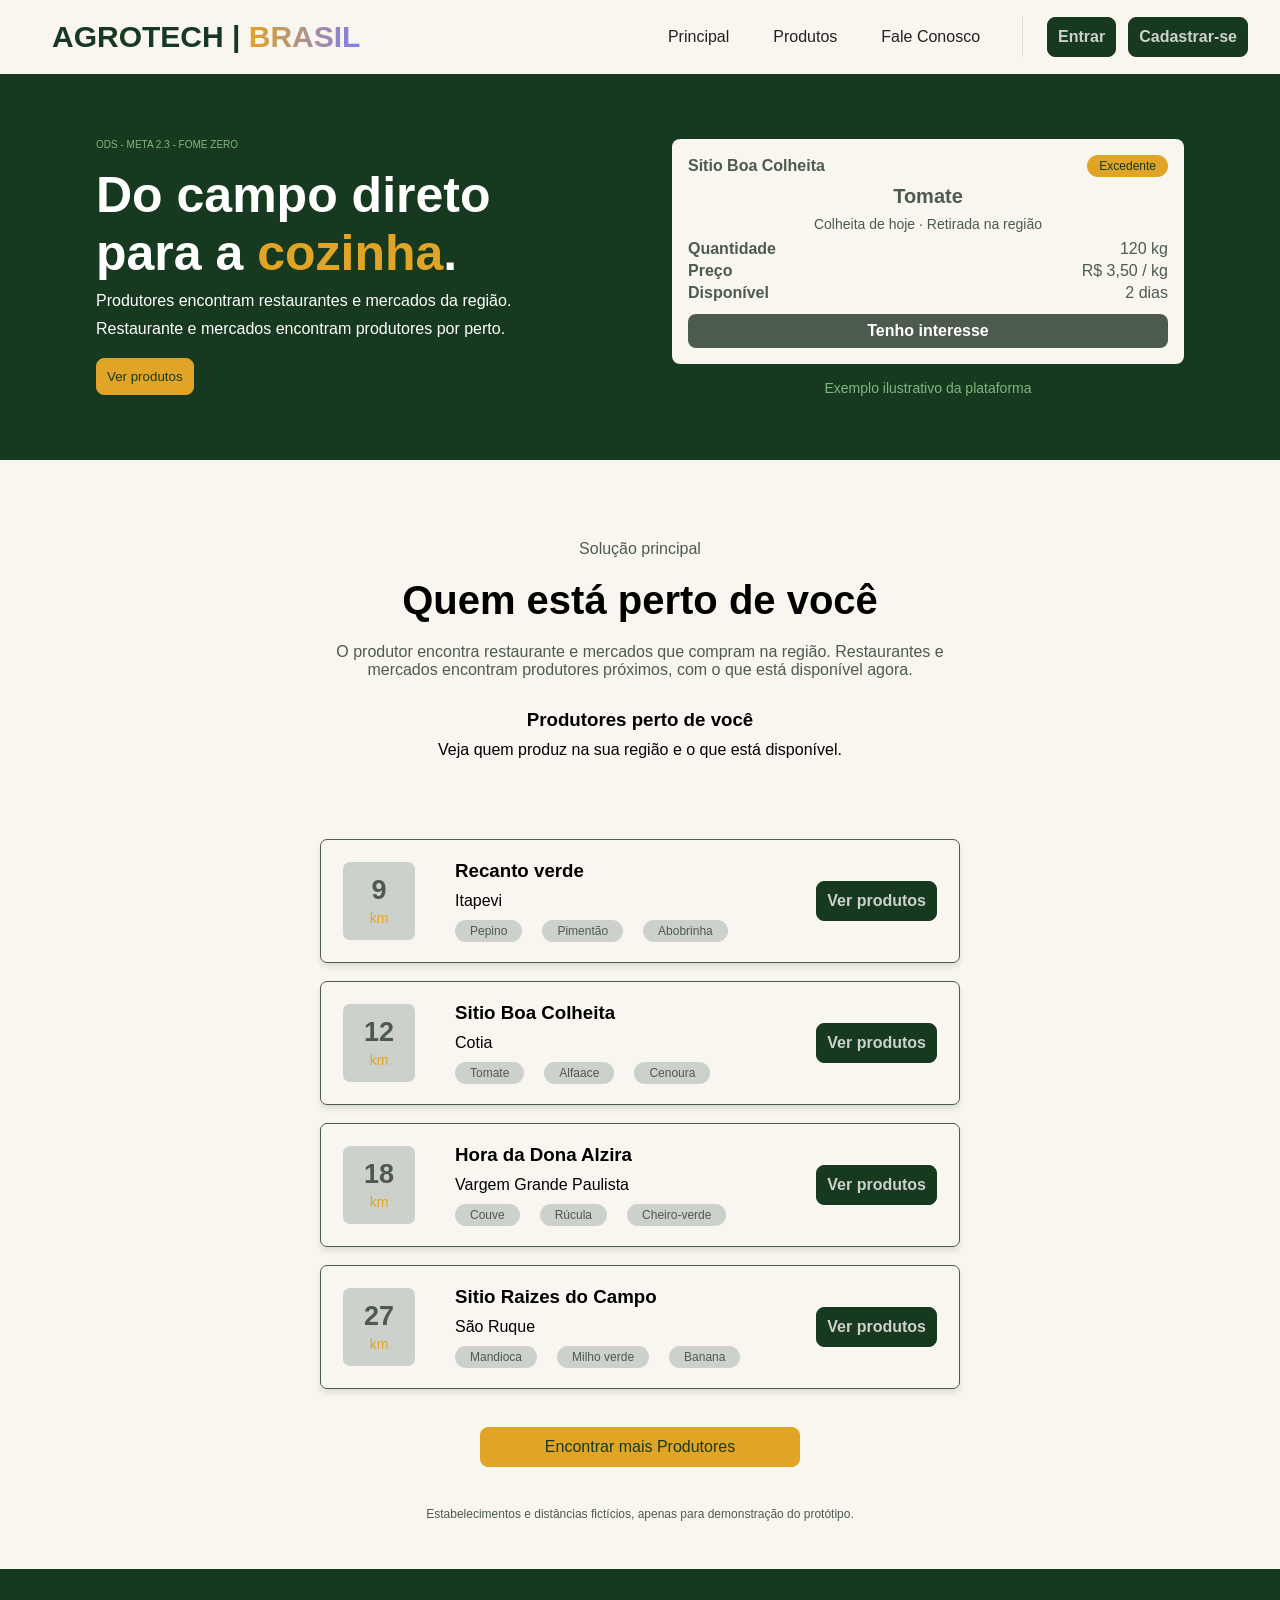
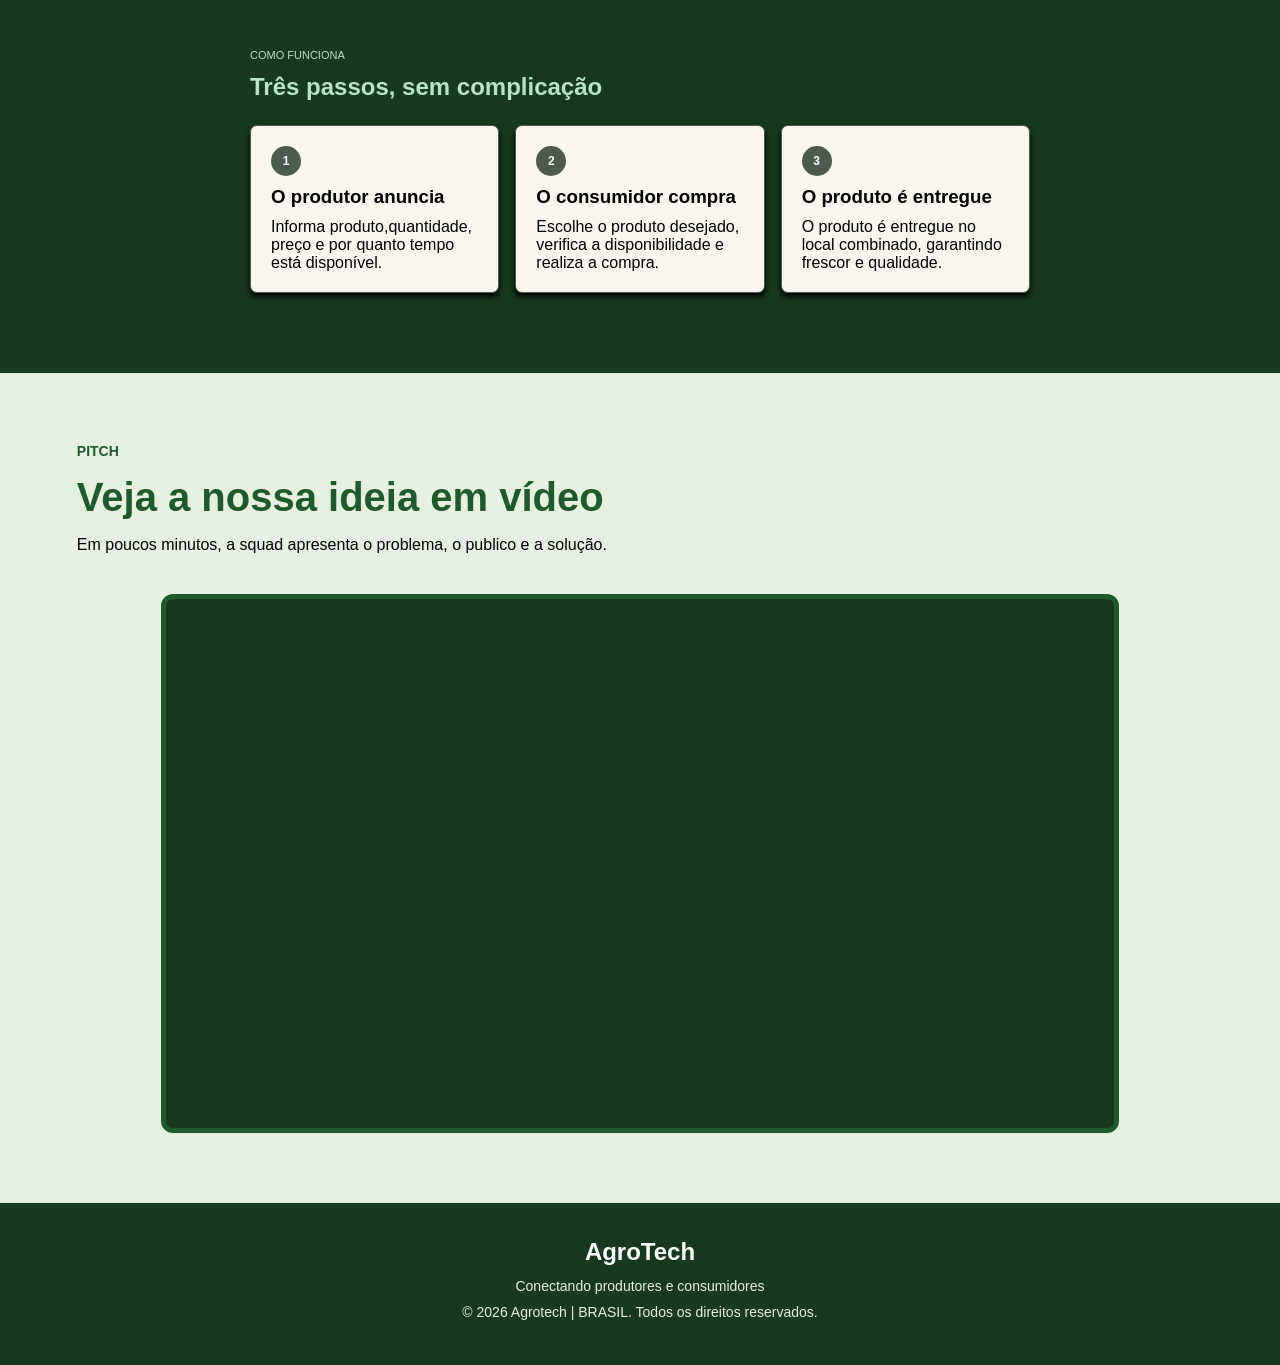
==== commit 444d9343: "alterando o video da pagina principal" ====
--- a/templates/index.html
+++ b/templates/index.html
@@ -6,6 +6,7 @@
     <meta name="viewport" content="width=device-width, initial-scale=1.0">
     <title>Agrotech | BRASIL</title>
 
+    <link rel="stylesheet" href="../css/styles.css">
     <link rel="stylesheet" href="../css/principal.css">
 
 </head>
@@ -34,7 +35,7 @@
             <h2 class="titulo">Do campo direto <br>para a <span>cozinha</span>.</h2>
             <p class="exemplo">Produtores encontram restaurantes e mercados da região.</p>
             <p class="exemplo">Restaurante e mercados encontram produtores por perto.</p>
-            <button class="btn-produtos">Ver produtos</button>
+            <a href="produtos.html"><button class="btn-produtos">Ver produtos</button></a>
         </div>
 
         <section class="card-container">
@@ -149,7 +150,7 @@
                 </div>
                 <button class="btn">Ver produtos</button>
             </div>
-            <a href="produtores.html" class="btn-a">Ver Produtores</a>
+            <a href="produtores.html" class="btn-a">Encontrar mais Produtores</a>
         </div>
     </main>
     <p class="aviso">Estabelecimentos e distâncias fictícios, apenas para demonstração do protótipo.</p>
@@ -189,7 +190,7 @@
 
             <div class="pitch-video">
                 <iframe
-                    src="https://www.youtube.com/embed/PnOjweN966g"
+                    src="https://youtu.be/xMF1q-bM7eM?si=Ck8Os4JS8oCqEgRk"
                     title="Pitch AgroTech"
                     allowfullscreen>
                 </iframe>
--- a/css/styles.css
+++ b/css/styles.css
@@ -0,0 +1,24 @@
+@import url('https://fonts.googleapis.com/css2?family=Inter:wght@300;400;500;600;700&family=Poppins:wght@400;700&display=swap');
+
+:root {
+
+    --Verde-principal: #17391F;
+    --Verde-secundario:#1F5A2E;
+    --Verde-suave: #4D5B4F;
+    --Cor-ERRO: #B3261E;
+    --cor-box:#F8F6EF;
+    --branco:#fff;
+    --Amarelo-destaque: #E0A526;
+
+
+}
+
+body {
+    font-family: 'Inter', sans-serif;
+}
+
+
+h1,h2,h3,h4 {
+    font-family: 'Poppins', sans-serif;
+}
+
